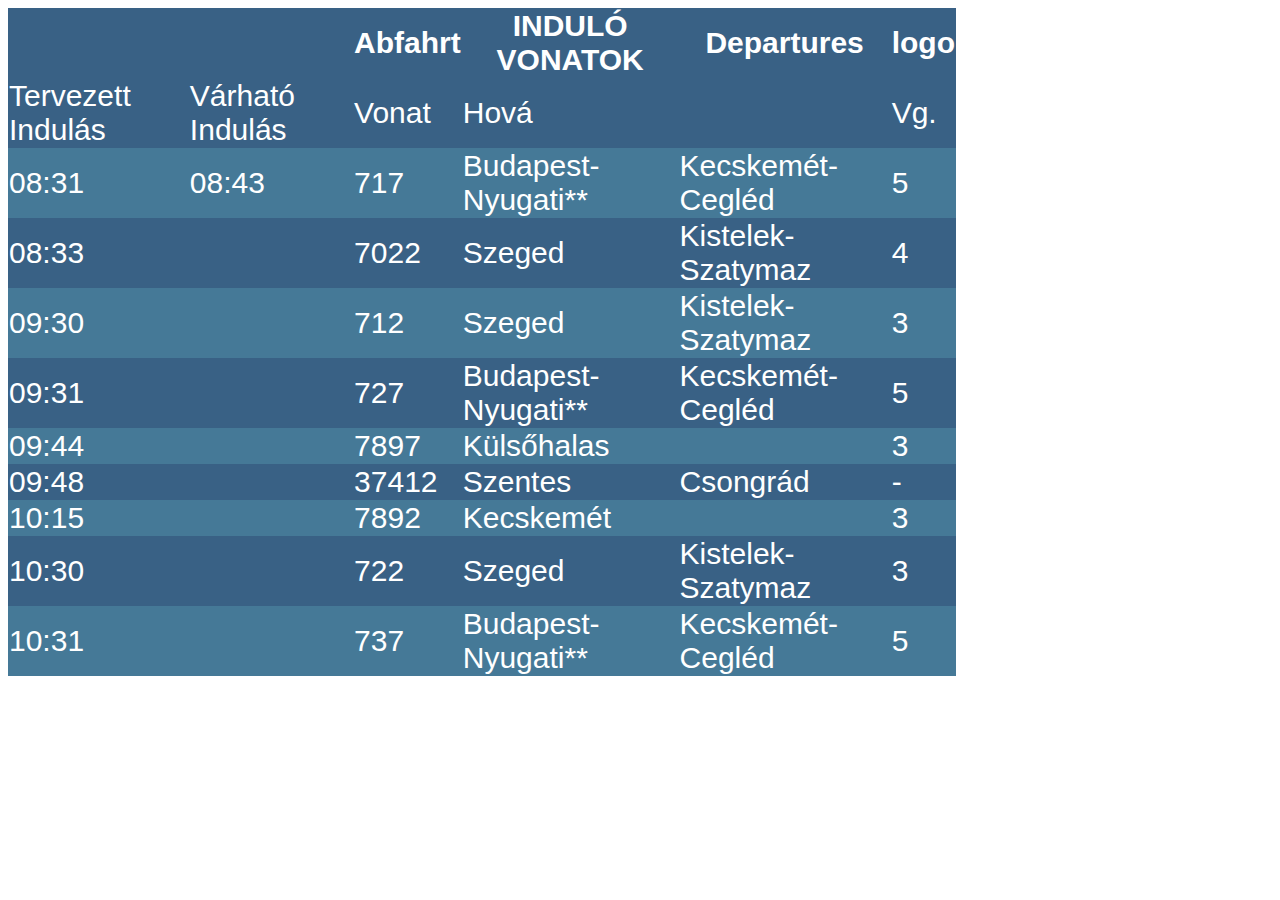
==== indulo_vonatok.html @ f541605b "so far good" ====
<!DOCTYPE html>
<html lang="hu">
<head>
    <meta charset="UTF-8">
    <meta name="viewport" content="width=device-width, initial-scale=1.0">
    <title>Induló vonatok</title>
    <link rel="stylesheet" href="style.css">
</head>
<body>
    <table>
        <thead>
            <tr>
                <th colspan="2" id="clock">12:02:29</th>
                <th>Abfahrt</th>
                <th>INDULÓ VONATOK</th>
                <th>Departures</th>
                <th>logo</th>
            </tr>
        </thead>
        <tbody>
            <tr>
                <td>Tervezett Indulás</td>
                <td>Várható Indulás</td>
                <td>Vonat</td>
                <td colspan="2">Hová</td>
                <td>Vg.</td>
            </tr>
            <tr>
                <td>08:31</td>
                <td>08:43</td>
                <td>717</td>
                <td>Budapest-Nyugati**</td>
                <td>Kecskemét-Cegléd</td>
                <td>5</td>
            </tr>
            <tr>
                <td>08:33</td>
                <td></td>
                <td>7022</td>
                <td>Szeged</td>
                <td>Kistelek-Szatymaz</td>
                <td>4</td>
            </tr>
            <tr>
                <td>09:30</td>
                <td></td>
                <td>712</td>
                <td>Szeged</td>
                <td>Kistelek-Szatymaz</td>
                <td>3</td>
            </tr>
            <tr>
                <td>09:31</td>
                <td></td>
                <td>727</td>
                <td>Budapest-Nyugati**</td>
                <td>Kecskemét-Cegléd</td>
                <td>5</td>
            </tr>
            <tr>
                <td>09:44</td>
                <td></td>
                <td>7897</td>
                <td>Külsőhalas</td>
                <td></td>
                <td>3</td>
            </tr>
            <tr>
                <td>09:48</td>
                <td></td>
                <td>37412</td>
                <td>Szentes</td>
                <td>Csongrád</td>
                <td>-</td>
            </tr>
            <tr>
                <td>10:15</td>
                <td></td>
                <td>7892</td>
                <td>Kecskemét</td>
                <td></td>
                <td>3</td>
            </tr>
            <tr>
                <td>10:30</td>
                <td></td>
                <td>722</td>
                <td>Szeged</td>
                <td>Kistelek-Szatymaz</td>
                <td>3</td>
            </tr>
            <tr>
                <td>10:31</td>
                <td></td>
                <td>737</td>
                <td>Budapest-Nyugati**</td>
                <td>Kecskemét-Cegléd</td>
                <td>5</td>
            </tr>
        </tbody>
    </table>
</html>
---- style.css ----
table {
    width: 75%;
    background-color: rgb(57, 97, 133);/*háttérszín*/
    color: rgb(255, 255, 255); /*betűszín*/
    font-family: 'Arial'; /*betűtípus*/
    font-size: 30px;
}
tr:nth-child(even) {
    background-color: rgb(69, 121, 151);
  }
  table {
    border-collapse: collapse;  border-spacing: 0;
  }
  #clock{
    font-size: 22px;
    color:rgb(57, 97, 133)
  }
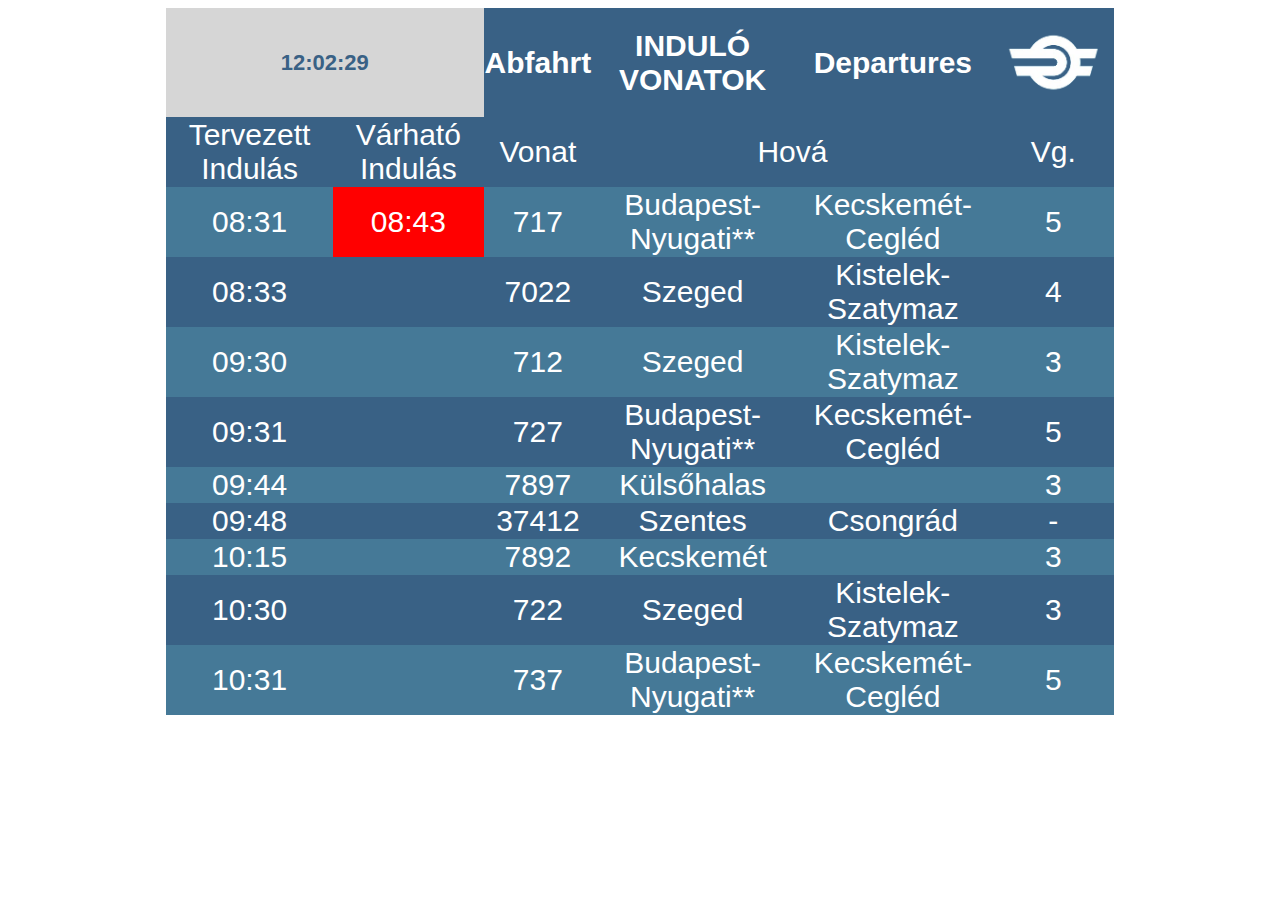
==== commit 43472575: "elkezdtem" ====
--- a/indulo_vonatok.html
+++ b/indulo_vonatok.html
@@ -6,15 +6,15 @@
     <title>Induló vonatok</title>
     <link rel="stylesheet" href="style.css">
 </head>
-<body>
-    <table>
+<body align="center">
+    <table align="center">
         <thead>
             <tr>
-                <th colspan="2" id="clock">12:02:29</th>
+                <th style="background-color: rgb(214, 214, 214)" colspan="2" id="clock">12:02:29</th>
                 <th>Abfahrt</th>
                 <th>INDULÓ VONATOK</th>
                 <th>Departures</th>
-                <th>logo</th>
+                <th><img src="mavlogo.png" width="90%" alt="máv logo" align="center"></th>
             </tr>
         </thead>
         <tbody>
@@ -27,7 +27,7 @@
             </tr>
             <tr>
                 <td>08:31</td>
-                <td>08:43</td>
+                <td id="late">08:43</td>
                 <td>717</td>
                 <td>Budapest-Nyugati**</td>
                 <td>Kecskemét-Cegléd</td>
--- a/style.css
+++ b/style.css
@@ -14,4 +14,7 @@
   #clock{
     font-size: 22px;
     color:rgb(57, 97, 133)
+  }
+  #late{
+    background-color: rgb(255, 0, 0)
   }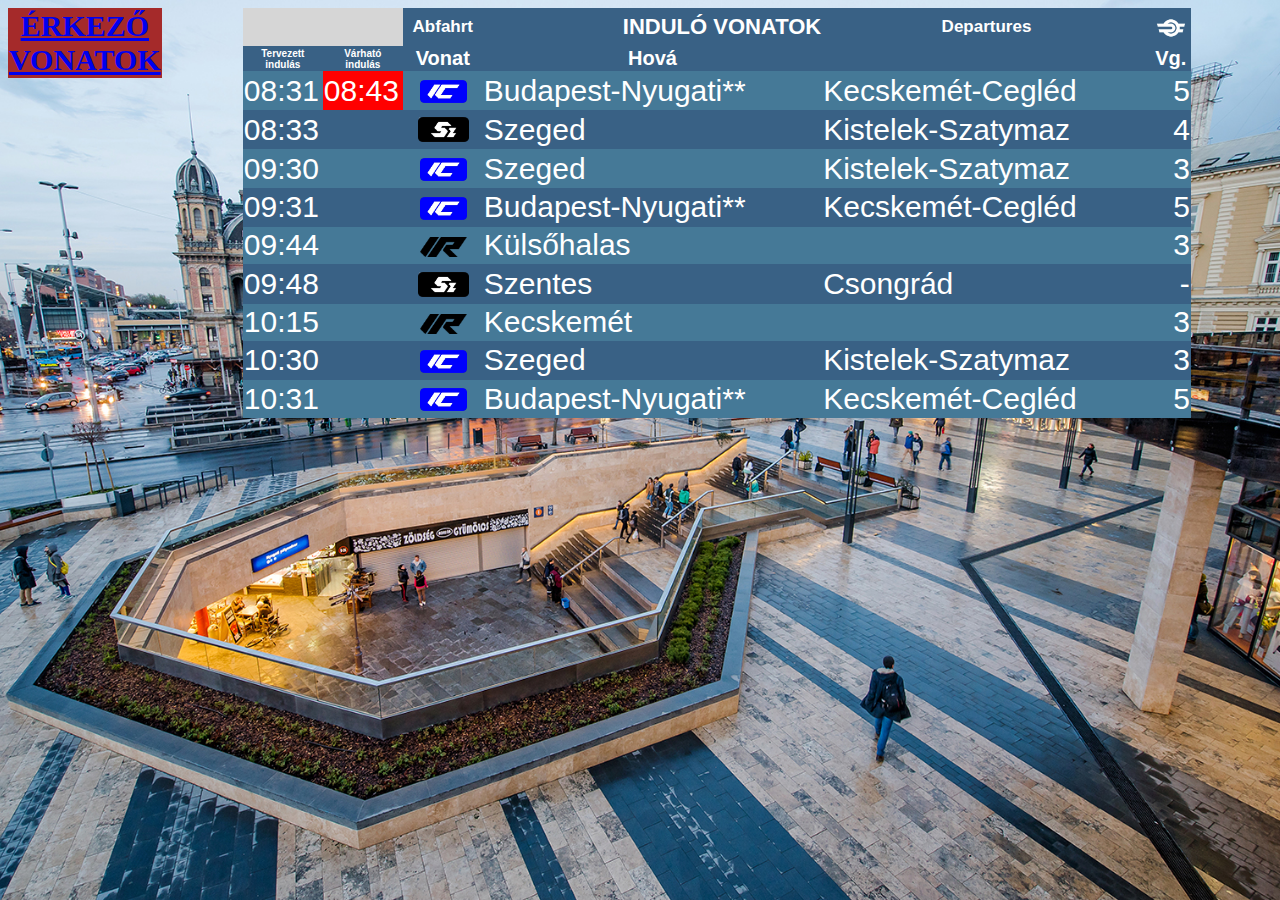
==== commit 5cc960d0: "javascript and images added" ====
--- a/indulo_vonatok.html
+++ b/indulo_vonatok.html
@@ -5,97 +5,113 @@
     <meta name="viewport" content="width=device-width, initial-scale=1.0">
     <title>Induló vonatok</title>
     <link rel="stylesheet" href="style.css">
+    <script src="script.js"></script>
 </head>
-<body align="center">
+<table id="tabla" align="left">
+    <tr>
+    <th>
+        <a href="index.html">ÉRKEZŐ<br>VONATOK</a>
+    </th>
+    </tr>
+</table>
+<body>
     <table align="center">
+        <colgroup>
+            <col span="2" style="width: 80px;">
+            <col span="1" style="width: 80px;">
+            <col span="2">
+            <col span="1" style="width: 40px;">
+            </colgroup>
         <thead>
+
             <tr>
-                <th style="background-color: rgb(214, 214, 214)" colspan="2" id="clock">12:02:29</th>
-                <th>Abfahrt</th>
-                <th>INDULÓ VONATOK</th>
-                <th>Departures</th>
+                <th style="background-color: rgb(214, 214, 214); font-size: 22px; color: rgb(57, 97, 133);" colspan="2"><div id="clock"></div></th></div>
+                <th id="abfahrt">Abfahrt</th>
+                <th align="right" style="font-size: 22px;">INDULÓ VONATOK</th>
+                <th id="departures">Departures</th>
                 <th><img src="mavlogo.png" width="90%" alt="máv logo" align="center"></th>
             </tr>
         </thead>
         <tbody>
-            <tr>
-                <td>Tervezett Indulás</td>
-                <td>Várható Indulás</td>
-                <td>Vonat</td>
-                <td colspan="2">Hová</td>
-                <td>Vg.</td>
+            <tr style="font-size: 20px;" align="center">
+                <td id="tervezett"><strong>Tervezett indulás</strong></td>
+                <td id="varhato"><strong>Várható<br>indulás</strong></td>
+                <td><strong>Vonat</strong></td>
+                <td><strong>Hová</strong></td>
+                <td></td>
+                <td><strong>Vg.</strong></td>
             </tr>
             <tr>
                 <td>08:31</td>
                 <td id="late">08:43</td>
-                <td>717</td>
-                <td>Budapest-Nyugati**</td>
-                <td>Kecskemét-Cegléd</td>
-                <td>5</td>
+                <td><img src="intercity.png" alt="IC" width="60%" style="vertical-align: middle;margin: 6px 16px;"></td>
+                <td align="left">Budapest-Nyugati**</td>
+                <td align="left">Kecskemét-Cegléd</td>
+                <td align="right">5</td>
             </tr>
             <tr>
                 <td>08:33</td>
                 <td></td>
-                <td>7022</td>
-                <td>Szeged</td>
-                <td>Kistelek-Szatymaz</td>
-                <td>4</td>
+                <td><img src="szemelyvonat.png" alt="SZ" width="65%" style="vertical-align: middle;margin: 6px 14px"></td>
+                <td align="left">Szeged</td>
+                <td align="left">Kistelek-Szatymaz</td>
+                <td align="right">4</td>
             </tr>
             <tr>
                 <td>09:30</td>
                 <td></td>
-                <td>712</td>
-                <td>Szeged</td>
-                <td>Kistelek-Szatymaz</td>
-                <td>3</td>
+                <td><img src="intercity.png" alt="IC" width="60%" style="vertical-align: middle;margin: 6px 16px;"></td>
+                <td align="left">Szeged</td>
+                <td align="left">Kistelek-Szatymaz</td>
+                <td align="right">3</td>
             </tr>
             <tr>
                 <td>09:31</td>
                 <td></td>
-                <td>727</td>
-                <td>Budapest-Nyugati**</td>
-                <td>Kecskemét-Cegléd</td>
-                <td>5</td>
+                <td><img src="intercity.png" alt="IC" width="60%" style="vertical-align: middle;margin: 6px 16px;"></td>
+                <td align="left">Budapest-Nyugati**</td>
+                <td align="left">Kecskemét-Cegléd</td>
+                <td align="right">5</td>
             </tr>
             <tr>
                 <td>09:44</td>
                 <td></td>
-                <td>7897</td>
-                <td>Külsőhalas</td>
+                <td><img src="interregio.png" alt="IR" width="60%" style="vertical-align: middle;margin: 6px 16px;"></td>
+                <td align="left">Külsőhalas</td>
                 <td></td>
-                <td>3</td>
+                <td align="right">3</td>
             </tr>
             <tr>
                 <td>09:48</td>
                 <td></td>
-                <td>37412</td>
-                <td>Szentes</td>
-                <td>Csongrád</td>
-                <td>-</td>
+                <td><img src="szemelyvonat.png" alt="SZ" width="65%" style="vertical-align: middle;margin: 6px 14px"></td>
+                <td align="left">Szentes</td>
+                <td align="left">Csongrád</td>
+                <td align="right">-</td>
             </tr>
             <tr>
                 <td>10:15</td>
                 <td></td>
-                <td>7892</td>
-                <td>Kecskemét</td>
+                <td><img src="interregio.png" alt="IR" width="60%" style="vertical-align: middle;margin: 6px 16px;"></td>
+                <td align="left">Kecskemét</td>
                 <td></td>
-                <td>3</td>
+                <td align="right">3</td>
             </tr>
             <tr>
                 <td>10:30</td>
                 <td></td>
-                <td>722</td>
-                <td>Szeged</td>
-                <td>Kistelek-Szatymaz</td>
-                <td>3</td>
+                <td><img src="intercity.png" alt="IC" width="60%" style="vertical-align: middle;margin: 6px 16px;"</td>
+                <td align="left">Szeged</td>
+                <td align="left">Kistelek-Szatymaz</td>
+                <td align="right">3</td>
             </tr>
             <tr>
                 <td>10:31</td>
                 <td></td>
-                <td>737</td>
-                <td>Budapest-Nyugati**</td>
-                <td>Kecskemét-Cegléd</td>
-                <td>5</td>
+                <td><img src="intercity.png" alt="IC" width="60%" style="vertical-align: middle;margin: 6px 16px;"</td>
+                <td align="left">Budapest-Nyugati**</td>
+                <td align="left">Kecskemét-Cegléd</td>
+                <td align="right">5</td>
             </tr>
         </tbody>
     </table>
--- a/style.css
+++ b/style.css
@@ -11,10 +11,35 @@
   table {
     border-collapse: collapse;  border-spacing: 0;
   }
-  #clock{
+  #time{
     font-size: 22px;
     color:rgb(57, 97, 133)
   }
   #late{
     background-color: rgb(255, 0, 0)
-  }+  }
+  #abfahrt{
+    font-size: 17px;
+  }
+  #departures{
+    font-size: 17px;
+  }
+  #tervezett{
+    font-size: 50%;
+  }
+  #varhato{
+    font-size: 50%;
+  }
+  #tabla{
+    background-color: brown;
+    width: 10%;
+    font-family: cursive;
+    font-size: ;
+    }
+    body{
+      background-image: url(hatter5.jpg);
+      background-repeat: no-repeat;
+      background-size: cover;
+      background-attachment: fixed;
+      background-position: 90% 90%;
+    }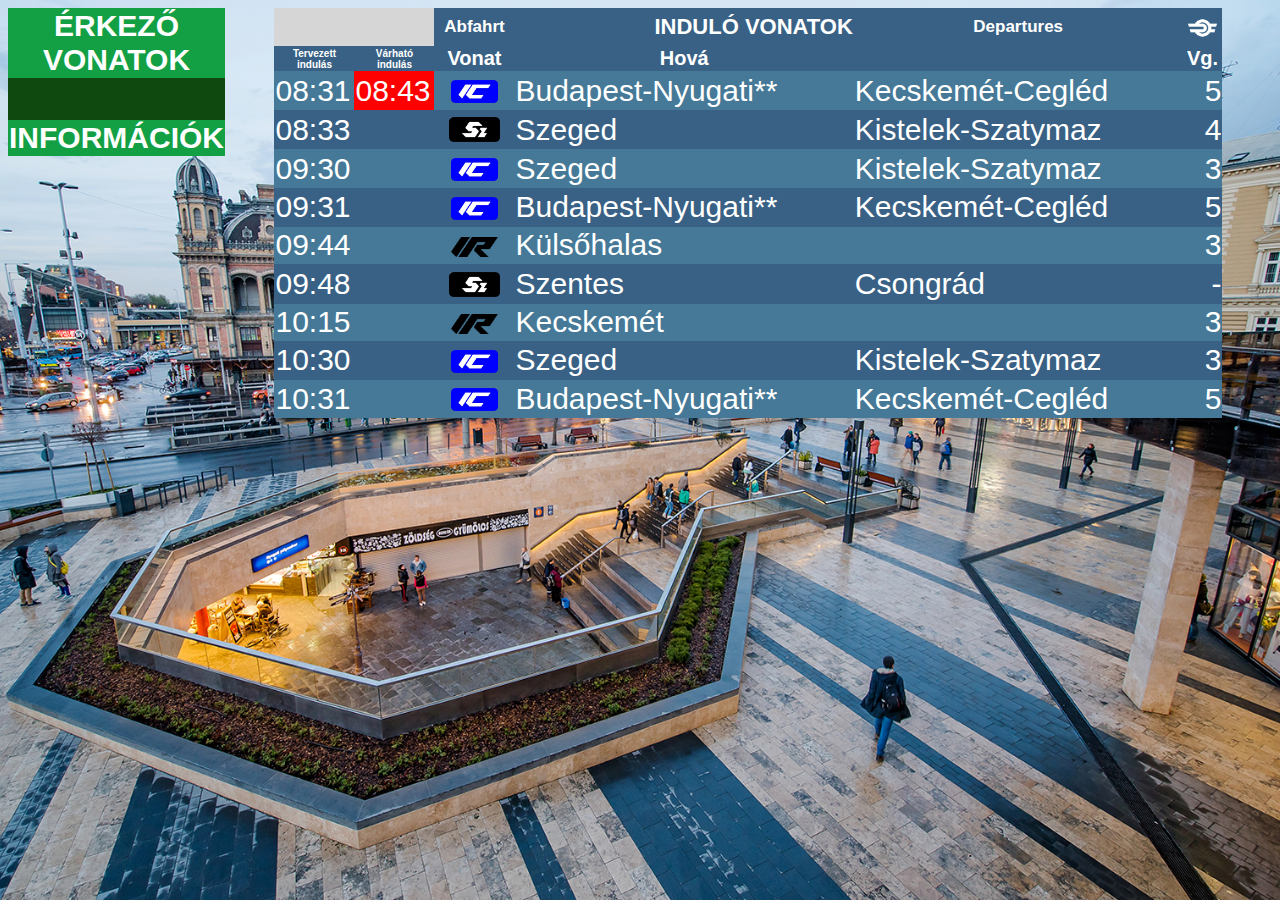
==== commit e82b84fa: "hopefully fully finished product" ====
--- a/indulo_vonatok.html
+++ b/indulo_vonatok.html
@@ -3,15 +3,23 @@
 <head>
     <meta charset="UTF-8">
     <meta name="viewport" content="width=device-width, initial-scale=1.0">
-    <title>Induló vonatok</title>
+    <title>MÁV INDULÓ VONATOK</title>
     <link rel="stylesheet" href="style.css">
     <script src="script.js"></script>
 </head>
 <table id="tabla" align="left">
     <tr>
     <th>
-        <a href="index.html">ÉRKEZŐ<br>VONATOK</a>
+        <a href="index.html" style="color: white; text-decoration: none;">ÉRKEZŐ VONATOK</a>
     </th>
+    </tr>
+    <tr>
+        <th style="height: 40px; background-color: rgb(15, 73, 15);"></th>
+    </tr>
+    <tr>
+        <th>
+            <a href="Információk.html" style="color: white; text-decoration: none;">INFORMÁCIÓK</a>
+        </th>
     </tr>
 </table>
 <body>
--- a/style.css
+++ b/style.css
@@ -31,10 +31,9 @@
     font-size: 50%;
   }
   #tabla{
-    background-color: brown;
+    background-color: rgb(19, 160, 68);
     width: 10%;
-    font-family: cursive;
-    font-size: ;
+    font-family: Arial;
     }
     body{
       background-image: url(hatter5.jpg);
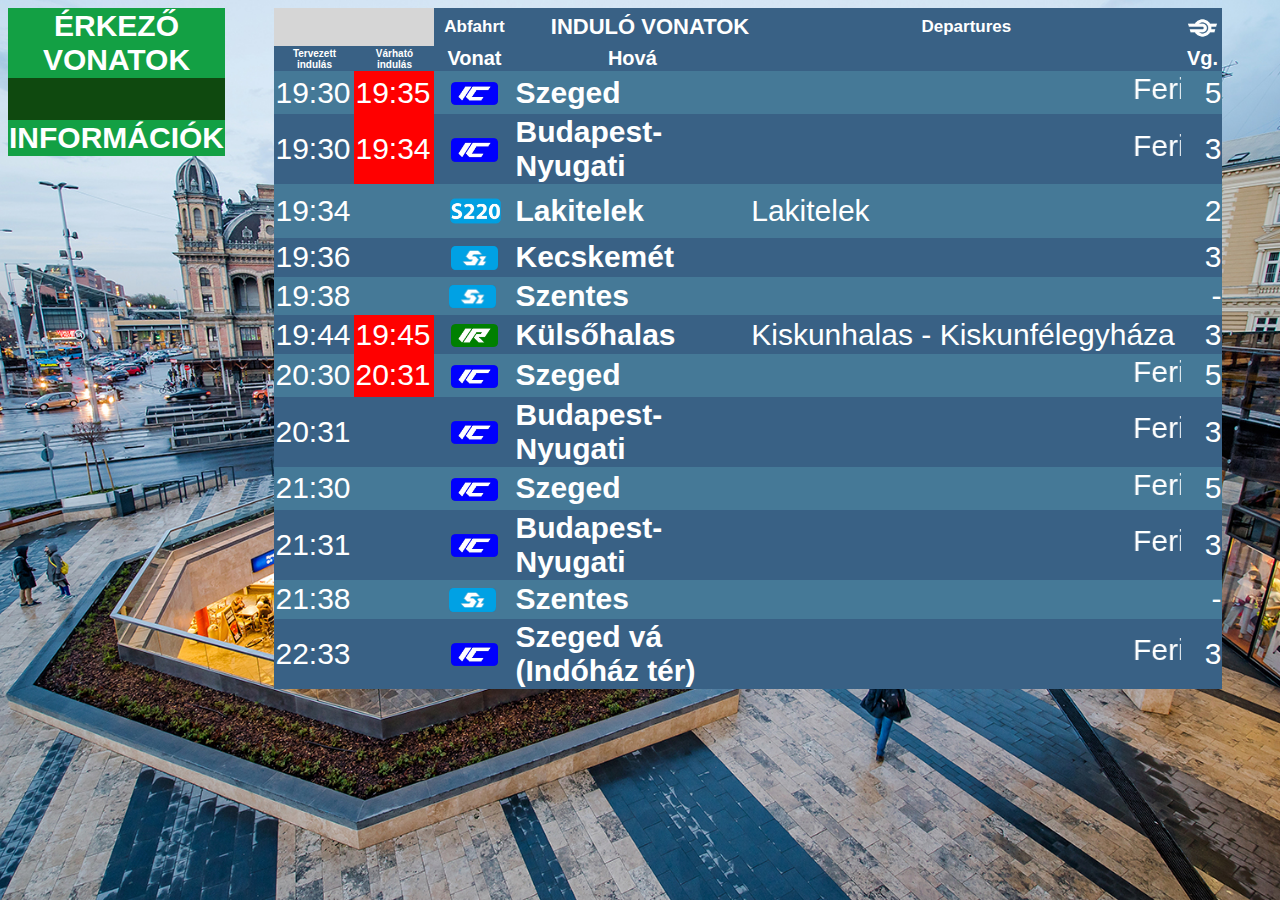
==== commit 77590f63: "everything is ok i guess" ====
--- a/indulo_vonatok.html
+++ b/indulo_vonatok.html
@@ -42,84 +42,108 @@
         </thead>
         <tbody>
             <tr style="font-size: 20px;" align="center">
-                <td id="tervezett"><strong>Tervezett indulás</strong></td>
-                <td id="varhato"><strong>Várható<br>indulás</strong></td>
-                <td><strong>Vonat</strong></td>
-                <td><strong>Hová</strong></td>
-                <td></td>
-                <td><strong>Vg.</strong></td>
+                <th id="tervezett">Tervezett indulás</th>
+                <th id="varhato">Várható<br>indulás</th>
+                <th>Vonat</th>
+                <th>Hová</th>
+                <th></th>
+                <th>Vg.</th>
             </tr>
             <tr>
-                <td>08:31</td>
-                <td id="late">08:43</td>
+                <td>19:30</td>
+                <td id="late">19:35</td>
                 <td><img src="intercity.png" alt="IC" width="60%" style="vertical-align: middle;margin: 6px 16px;"></td>
-                <td align="left">Budapest-Nyugati**</td>
-                <td align="left">Kecskemét-Cegléd</td>
+                <th align="left">Szeged</th>
+                <td align="left"><marquee direction="scroll">Ferihegy - Cegléd - Kecskemét - Kiskunfélegyháza**</marquee></td>
                 <td align="right">5</td>
             </tr>
             <tr>
-                <td>08:33</td>
-                <td></td>
-                <td><img src="szemelyvonat.png" alt="SZ" width="65%" style="vertical-align: middle;margin: 6px 14px"></td>
-                <td align="left">Szeged</td>
-                <td align="left">Kistelek-Szatymaz</td>
-                <td align="right">4</td>
-            </tr>
-            <tr>
-                <td>09:30</td>
-                <td></td>
+                <td>19:30</td>
+                <td id="late">19:34</td>
                 <td><img src="intercity.png" alt="IC" width="60%" style="vertical-align: middle;margin: 6px 16px;"></td>
-                <td align="left">Szeged</td>
-                <td align="left">Kistelek-Szatymaz</td>
+                <th align="left">Budapest-Nyugati</th>
+                <td align="left"><marquee direction="scroll">Ferihegy - Cegléd - Kecskemét - Kiskunfélegyháza**</marquee></td>
                 <td align="right">3</td>
             </tr>
             <tr>
-                <td>09:31</td>
+                <td>19:34</td>
                 <td></td>
-                <td><img src="intercity.png" alt="IC" width="60%" style="vertical-align: middle;margin: 6px 16px;"></td>
-                <td align="left">Budapest-Nyugati**</td>
-                <td align="left">Kecskemét-Cegléd</td>
-                <td align="right">5</td>
+                <td><img src="s220.png" alt="s220" width="85%" style="vertical-align: middle;margin: 1px 7px;"></td>
+                <th align="left">Lakitelek</th>
+                <td align="left">Lakitelek</td>
+                <td align="right">2</td>
             </tr>
             <tr>
-                <td>09:44</td>
+                <td>19:36</td>
                 <td></td>
-                <td><img src="interregio.png" alt="IR" width="60%" style="vertical-align: middle;margin: 6px 16px;"></td>
-                <td align="left">Külsőhalas</td>
+                <td><img src="szemelyvonat.png" alt="SZ" width="60%" style="vertical-align: middle;margin: 6px 16px;"></td>
+                <th align="left">Kecskemét</th>
                 <td></td>
                 <td align="right">3</td>
             </tr>
             <tr>
-                <td>09:48</td>
+                <td>19:38</td>
                 <td></td>
-                <td><img src="szemelyvonat.png" alt="SZ" width="65%" style="vertical-align: middle;margin: 6px 14px"></td>
-                <td align="left">Szentes</td>
-                <td align="left">Csongrád</td>
+                <td><img src="szemelyvonat.png" alt="SZ" width="60%" style="vertical-align: middle;margin: 6px 14px"></td>
+                <th align="left">Szentes</th>
+                <td align="left"></td>
                 <td align="right">-</td>
             </tr>
             <tr>
-                <td>10:15</td>
-                <td></td>
+                <td>19:44</td>
+                <td id="late">19:45</td>
                 <td><img src="interregio.png" alt="IR" width="60%" style="vertical-align: middle;margin: 6px 16px;"></td>
-                <td align="left">Kecskemét</td>
-                <td></td>
+                <th align="left">Külsőhalas</th>
+                <td>Kiskunhalas - Kiskunfélegyháza</td>
                 <td align="right">3</td>
             </tr>
             <tr>
-                <td>10:30</td>
+                <td>20:30</td>
+                <td id="late">20:31</td>
+                <td><img src="intercity.png" alt="IC" width="60%" style="vertical-align: middle;margin: 6px 16px;"</td>
+                <th align="left">Szeged</th>
+                <td align="left"><marquee direction="scroll">Ferihegy - Cegléd - Kecskemét - Kiskunfélegyháza**</marquee></td>
+                <td align="right">5</td>
+            </tr>
+            <tr>
+                <td>20:31</td>
                 <td></td>
                 <td><img src="intercity.png" alt="IC" width="60%" style="vertical-align: middle;margin: 6px 16px;"</td>
-                <td align="left">Szeged</td>
-                <td align="left">Kistelek-Szatymaz</td>
+                <th align="left">Budapest-Nyugati</th>
+                <td align="left"><marquee direction="scroll">Ferihegy - Cegléd - Kecskemét - Kiskunfélegyháza**</marquee></td>
                 <td align="right">3</td>
             </tr>
             <tr>
-                <td>10:31</td>
+                <td>21:30</td>
                 <td></td>
                 <td><img src="intercity.png" alt="IC" width="60%" style="vertical-align: middle;margin: 6px 16px;"</td>
-                <td align="left">Budapest-Nyugati**</td>
-                <td align="left">Kecskemét-Cegléd</td>
+                <th align="left">Szeged</th>
+                <td align="left"><marquee direction="scroll">Ferihegy - Cegléd - Kecskemét - Kiskunfélegyháza**</marquee></td>
                 <td align="right">5</td>
+            </tr>
+            <tr>
+                <td>21:31</td>
+                <td></td>
+                <td><img src="intercity.png" alt="IC" width="60%" style="vertical-align: middle;margin: 6px 16px;"</td>
+                <th align="left">Budapest-Nyugati</th>
+                <td align="left"><marquee direction="scroll">Ferihegy - Cegléd - Kecskemét - Kiskunfélegyháza**</marquee></td>
+                <td align="right">3</td>
+            </tr>
+            <tr>
+                <td>21:38</td>
+                <td></td>
+                <td><img src="szemelyvonat.png" alt="SZ" width="60%" style="vertical-align: middle;margin: 6px 14px"></td>
+                <th align="left">Szentes</th>
+                <td align="left"></td>
+                <td align="right">-</td>
+            </tr>
+            <tr>
+                <td>22:33</td>
+                <td></td>
+                <td><img src="intercity.png" alt="IC" width="60%" style="vertical-align: middle;margin: 6px 16px;"</td>
+                <th align="left">Szeged vá (Indóház tér)</th>
+                <td align="left"><marquee direction="scroll">Ferihegy - Cegléd - Kecskemét - Kiskunfélegyháza**</marquee></td>
+                <td align="right">3</td>
             </tr>
         </tbody>
     </table>
--- a/style.css
+++ b/style.css
@@ -4,6 +4,7 @@
     color: rgb(255, 255, 255); /*betűszín*/
     font-family: 'Arial'; /*betűtípus*/
     font-size: 30px;
+    border-color:  rgb(57, 97, 133);
 }
 tr:nth-child(even) {
     background-color: rgb(69, 121, 151);
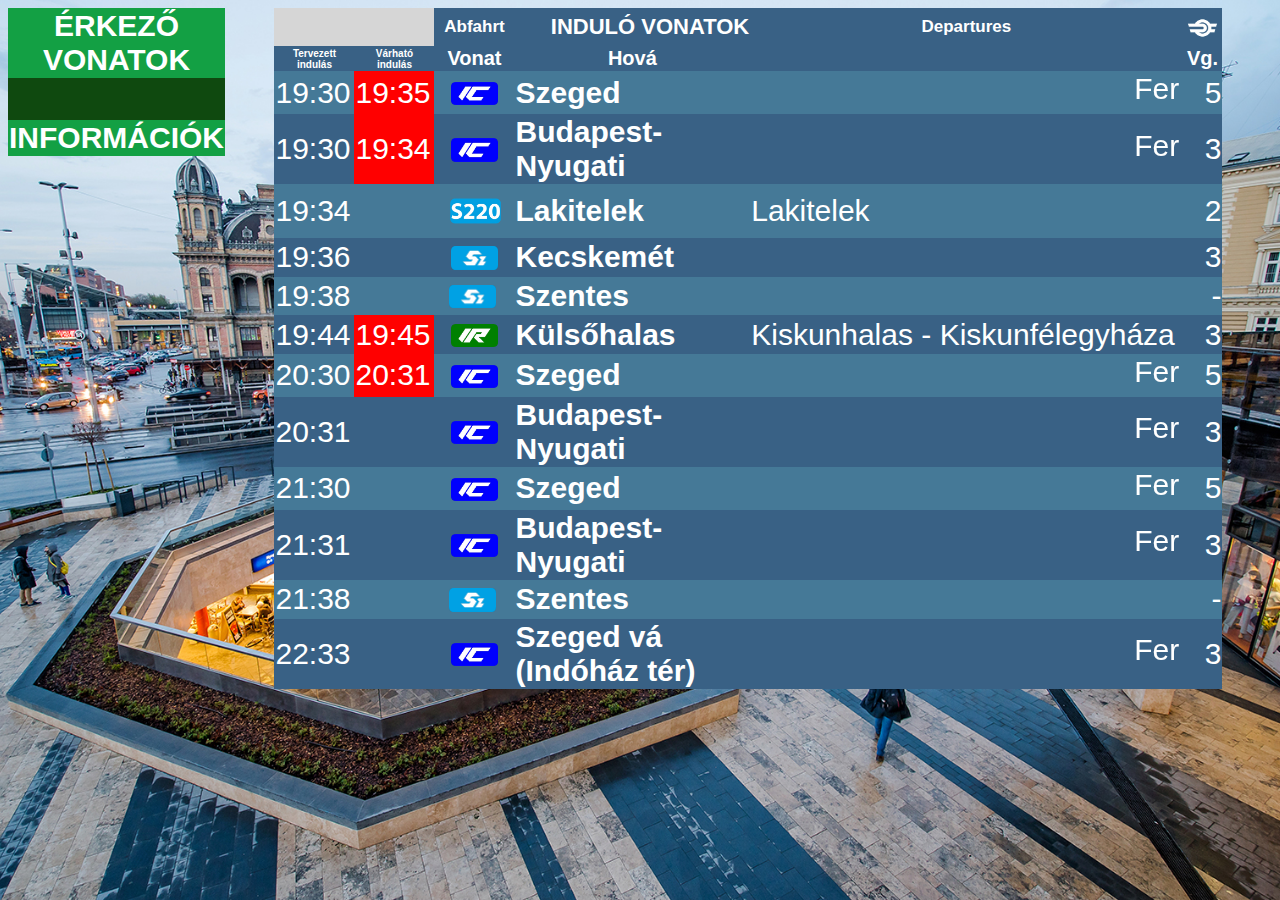
==== commit 963d07a0: "s" ====
--- a/indulo_vonatok.html
+++ b/indulo_vonatok.html
@@ -35,7 +35,7 @@
             <tr>
                 <th style="background-color: rgb(214, 214, 214); font-size: 22px; color: rgb(57, 97, 133);" colspan="2"><div id="clock"></div></th></div>
                 <th id="abfahrt">Abfahrt</th>
-                <th align="right" style="font-size: 22px;">INDULÓ VONATOK</th>
+                <th align="right" style="font-size: 22px;" align="right">INDULÓ VONATOK</th>
                 <th id="departures">Departures</th>
                 <th><img src="mavlogo.png" width="90%" alt="máv logo" align="center"></th>
             </tr>
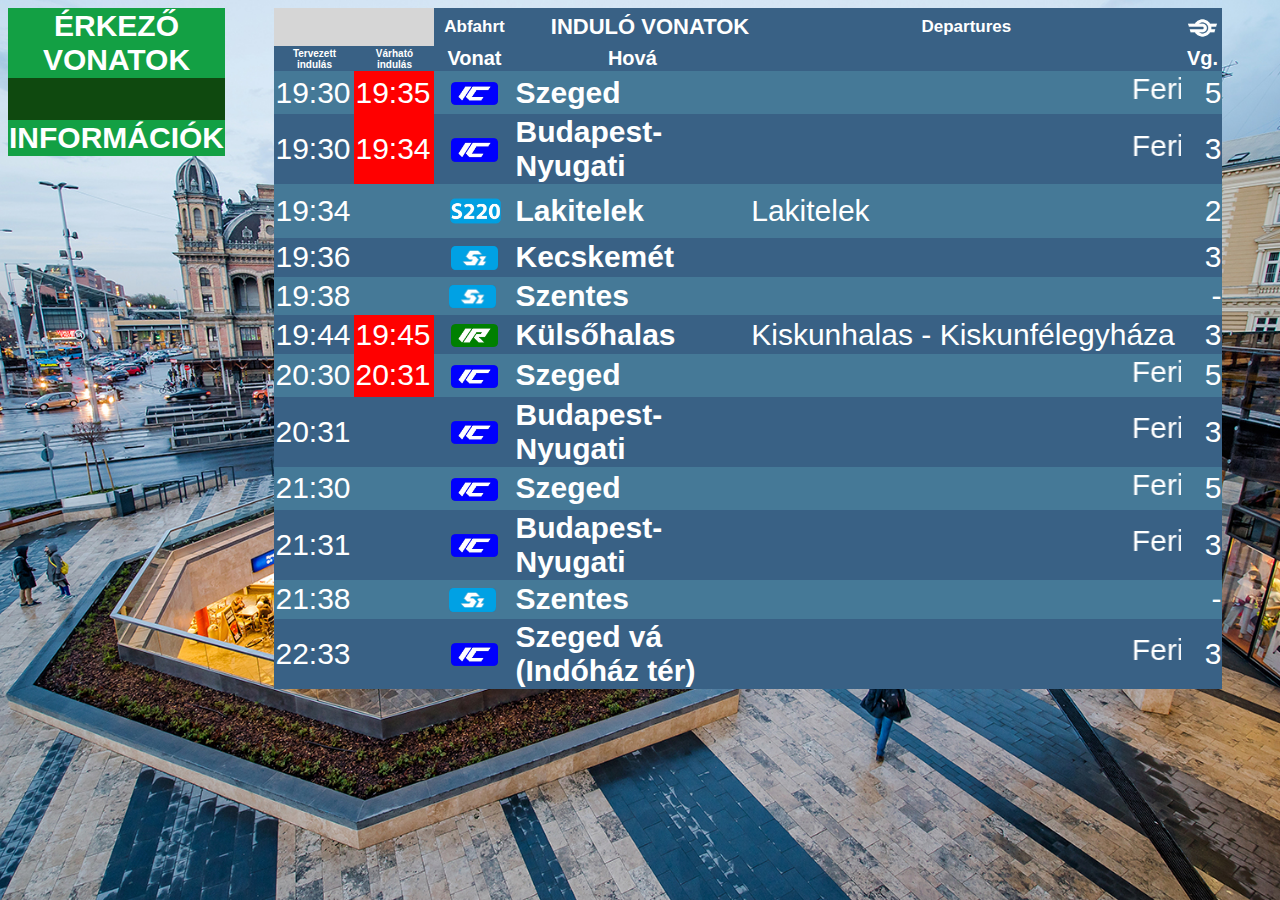
==== commit 6a390532: "gitezunk" ====
--- a/indulo_vonatok.html
+++ b/indulo_vonatok.html
@@ -35,7 +35,7 @@
             <tr>
                 <th style="background-color: rgb(214, 214, 214); font-size: 22px; color: rgb(57, 97, 133);" colspan="2"><div id="clock"></div></th></div>
                 <th id="abfahrt">Abfahrt</th>
-                <th align="right" style="font-size: 22px;" align="right">INDULÓ VONATOK</th>
+                <th style="font-size: 22px;" align="right">INDULÓ VONATOK</th>
                 <th id="departures">Departures</th>
                 <th><img src="mavlogo.png" width="90%" alt="máv logo" align="center"></th>
             </tr>
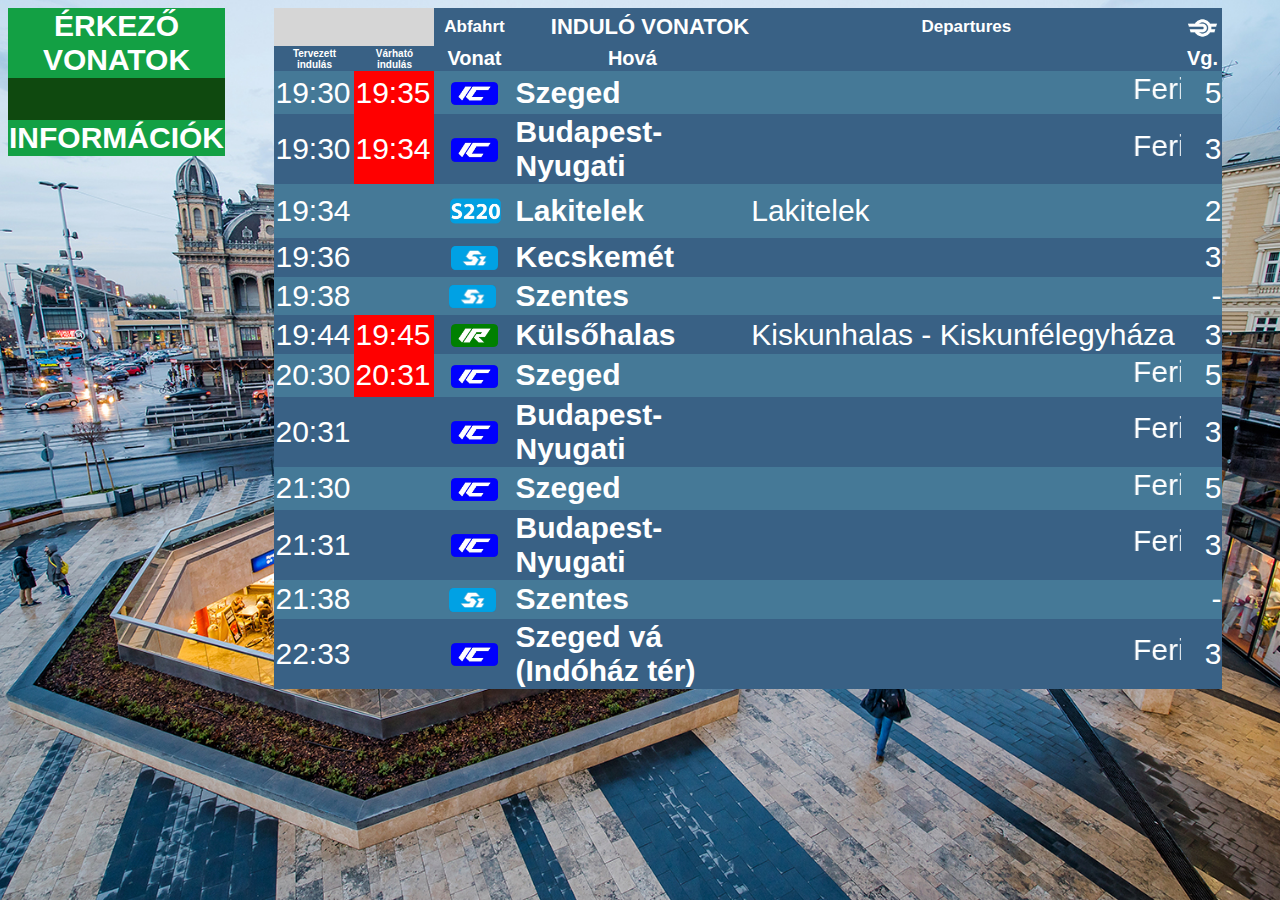
==== commit 1addfc0c: "readme kesz" ====
--- a/indulo_vonatok.html
+++ b/indulo_vonatok.html
@@ -1,5 +1,6 @@
 <!DOCTYPE html>
 <html lang="hu">
+
 <head>
     <meta charset="UTF-8">
     <meta name="viewport" content="width=device-width, initial-scale=1.0">
@@ -9,9 +10,9 @@
 </head>
 <table id="tabla" align="left">
     <tr>
-    <th>
-        <a href="index.html" style="color: white; text-decoration: none;">ÉRKEZŐ VONATOK</a>
-    </th>
+        <th>
+            <a href="index.html" style="color: white; text-decoration: none;">ÉRKEZŐ VONATOK</a>
+        </th>
     </tr>
     <tr>
         <th style="height: 40px; background-color: rgb(15, 73, 15);"></th>
@@ -22,6 +23,7 @@
         </th>
     </tr>
 </table>
+
 <body>
     <table align="center">
         <colgroup>
@@ -29,11 +31,14 @@
             <col span="1" style="width: 80px;">
             <col span="2">
             <col span="1" style="width: 40px;">
-            </colgroup>
+        </colgroup>
         <thead>
 
             <tr>
-                <th style="background-color: rgb(214, 214, 214); font-size: 22px; color: rgb(57, 97, 133);" colspan="2"><div id="clock"></div></th></div>
+                <th style="background-color: rgb(214, 214, 214); font-size: 22px; color: rgb(57, 97, 133);" colspan="2">
+                    <div id="clock"></div>
+                </th>
+                </div>
                 <th id="abfahrt">Abfahrt</th>
                 <th style="font-size: 22px;" align="right">INDULÓ VONATOK</th>
                 <th id="departures">Departures</th>
@@ -54,7 +59,9 @@
                 <td id="late">19:35</td>
                 <td><img src="intercity.png" alt="IC" width="60%" style="vertical-align: middle;margin: 6px 16px;"></td>
                 <th align="left">Szeged</th>
-                <td align="left"><marquee direction="scroll">Ferihegy - Cegléd - Kecskemét - Kiskunfélegyháza**</marquee></td>
+                <td align="left">
+                    <marquee direction="scroll">Ferihegy - Cegléd - Kecskemét - Kiskunfélegyháza**</marquee>
+                </td>
                 <td align="right">5</td>
             </tr>
             <tr>
@@ -62,7 +69,9 @@
                 <td id="late">19:34</td>
                 <td><img src="intercity.png" alt="IC" width="60%" style="vertical-align: middle;margin: 6px 16px;"></td>
                 <th align="left">Budapest-Nyugati</th>
-                <td align="left"><marquee direction="scroll">Ferihegy - Cegléd - Kecskemét - Kiskunfélegyháza**</marquee></td>
+                <td align="left">
+                    <marquee direction="scroll">Ferihegy - Cegléd - Kecskemét - Kiskunfélegyháza**</marquee>
+                </td>
                 <td align="right">3</td>
             </tr>
             <tr>
@@ -76,7 +85,8 @@
             <tr>
                 <td>19:36</td>
                 <td></td>
-                <td><img src="szemelyvonat.png" alt="SZ" width="60%" style="vertical-align: middle;margin: 6px 16px;"></td>
+                <td><img src="szemelyvonat.png" alt="SZ" width="60%" style="vertical-align: middle;margin: 6px 16px;">
+                </td>
                 <th align="left">Kecskemét</th>
                 <td></td>
                 <td align="right">3</td>
@@ -84,7 +94,8 @@
             <tr>
                 <td>19:38</td>
                 <td></td>
-                <td><img src="szemelyvonat.png" alt="SZ" width="60%" style="vertical-align: middle;margin: 6px 14px"></td>
+                <td><img src="szemelyvonat.png" alt="SZ" width="60%" style="vertical-align: middle;margin: 6px 14px">
+                </td>
                 <th align="left">Szentes</th>
                 <td align="left"></td>
                 <td align="right">-</td>
@@ -92,7 +103,8 @@
             <tr>
                 <td>19:44</td>
                 <td id="late">19:45</td>
-                <td><img src="interregio.png" alt="IR" width="60%" style="vertical-align: middle;margin: 6px 16px;"></td>
+                <td><img src="interregio.png" alt="IR" width="60%" style="vertical-align: middle;margin: 6px 16px;">
+                </td>
                 <th align="left">Külsőhalas</th>
                 <td>Kiskunhalas - Kiskunfélegyháza</td>
                 <td align="right">3</td>
@@ -100,39 +112,48 @@
             <tr>
                 <td>20:30</td>
                 <td id="late">20:31</td>
-                <td><img src="intercity.png" alt="IC" width="60%" style="vertical-align: middle;margin: 6px 16px;"</td>
+                <td><img src="intercity.png" alt="IC" width="60%" style="vertical-align: middle;margin: 6px 16px;" </td>
                 <th align="left">Szeged</th>
-                <td align="left"><marquee direction="scroll">Ferihegy - Cegléd - Kecskemét - Kiskunfélegyháza**</marquee></td>
+                <td align="left">
+                    <marquee direction="scroll">Ferihegy - Cegléd - Kecskemét - Kiskunfélegyháza**</marquee>
+                </td>
                 <td align="right">5</td>
             </tr>
             <tr>
                 <td>20:31</td>
                 <td></td>
-                <td><img src="intercity.png" alt="IC" width="60%" style="vertical-align: middle;margin: 6px 16px;"</td>
+                <td><img src="intercity.png" alt="IC" width="60%" style="vertical-align: middle;margin: 6px 16px;" </td>
                 <th align="left">Budapest-Nyugati</th>
-                <td align="left"><marquee direction="scroll">Ferihegy - Cegléd - Kecskemét - Kiskunfélegyháza**</marquee></td>
+                <td align="left">
+                    <marquee direction="scroll">Ferihegy - Cegléd - Kecskemét - Kiskunfélegyháza**</marquee>
+                </td>
                 <td align="right">3</td>
             </tr>
             <tr>
                 <td>21:30</td>
                 <td></td>
-                <td><img src="intercity.png" alt="IC" width="60%" style="vertical-align: middle;margin: 6px 16px;"</td>
+                <td><img src="intercity.png" alt="IC" width="60%" style="vertical-align: middle;margin: 6px 16px;" </td>
                 <th align="left">Szeged</th>
-                <td align="left"><marquee direction="scroll">Ferihegy - Cegléd - Kecskemét - Kiskunfélegyháza**</marquee></td>
+                <td align="left">
+                    <marquee direction="scroll">Ferihegy - Cegléd - Kecskemét - Kiskunfélegyháza**</marquee>
+                </td>
                 <td align="right">5</td>
             </tr>
             <tr>
                 <td>21:31</td>
                 <td></td>
-                <td><img src="intercity.png" alt="IC" width="60%" style="vertical-align: middle;margin: 6px 16px;"</td>
+                <td><img src="intercity.png" alt="IC" width="60%" style="vertical-align: middle;margin: 6px 16px;" </td>
                 <th align="left">Budapest-Nyugati</th>
-                <td align="left"><marquee direction="scroll">Ferihegy - Cegléd - Kecskemét - Kiskunfélegyháza**</marquee></td>
+                <td align="left">
+                    <marquee direction="scroll">Ferihegy - Cegléd - Kecskemét - Kiskunfélegyháza**</marquee>
+                </td>
                 <td align="right">3</td>
             </tr>
             <tr>
                 <td>21:38</td>
                 <td></td>
-                <td><img src="szemelyvonat.png" alt="SZ" width="60%" style="vertical-align: middle;margin: 6px 14px"></td>
+                <td><img src="szemelyvonat.png" alt="SZ" width="60%" style="vertical-align: middle;margin: 6px 14px">
+                </td>
                 <th align="left">Szentes</th>
                 <td align="left"></td>
                 <td align="right">-</td>
@@ -140,11 +161,14 @@
             <tr>
                 <td>22:33</td>
                 <td></td>
-                <td><img src="intercity.png" alt="IC" width="60%" style="vertical-align: middle;margin: 6px 16px;"</td>
+                <td><img src="intercity.png" alt="IC" width="60%" style="vertical-align: middle;margin: 6px 16px;" </td>
                 <th align="left">Szeged vá (Indóház tér)</th>
-                <td align="left"><marquee direction="scroll">Ferihegy - Cegléd - Kecskemét - Kiskunfélegyháza**</marquee></td>
+                <td align="left">
+                    <marquee direction="scroll">Ferihegy - Cegléd - Kecskemét - Kiskunfélegyháza**</marquee>
+                </td>
                 <td align="right">3</td>
             </tr>
         </tbody>
     </table>
+
 </html>